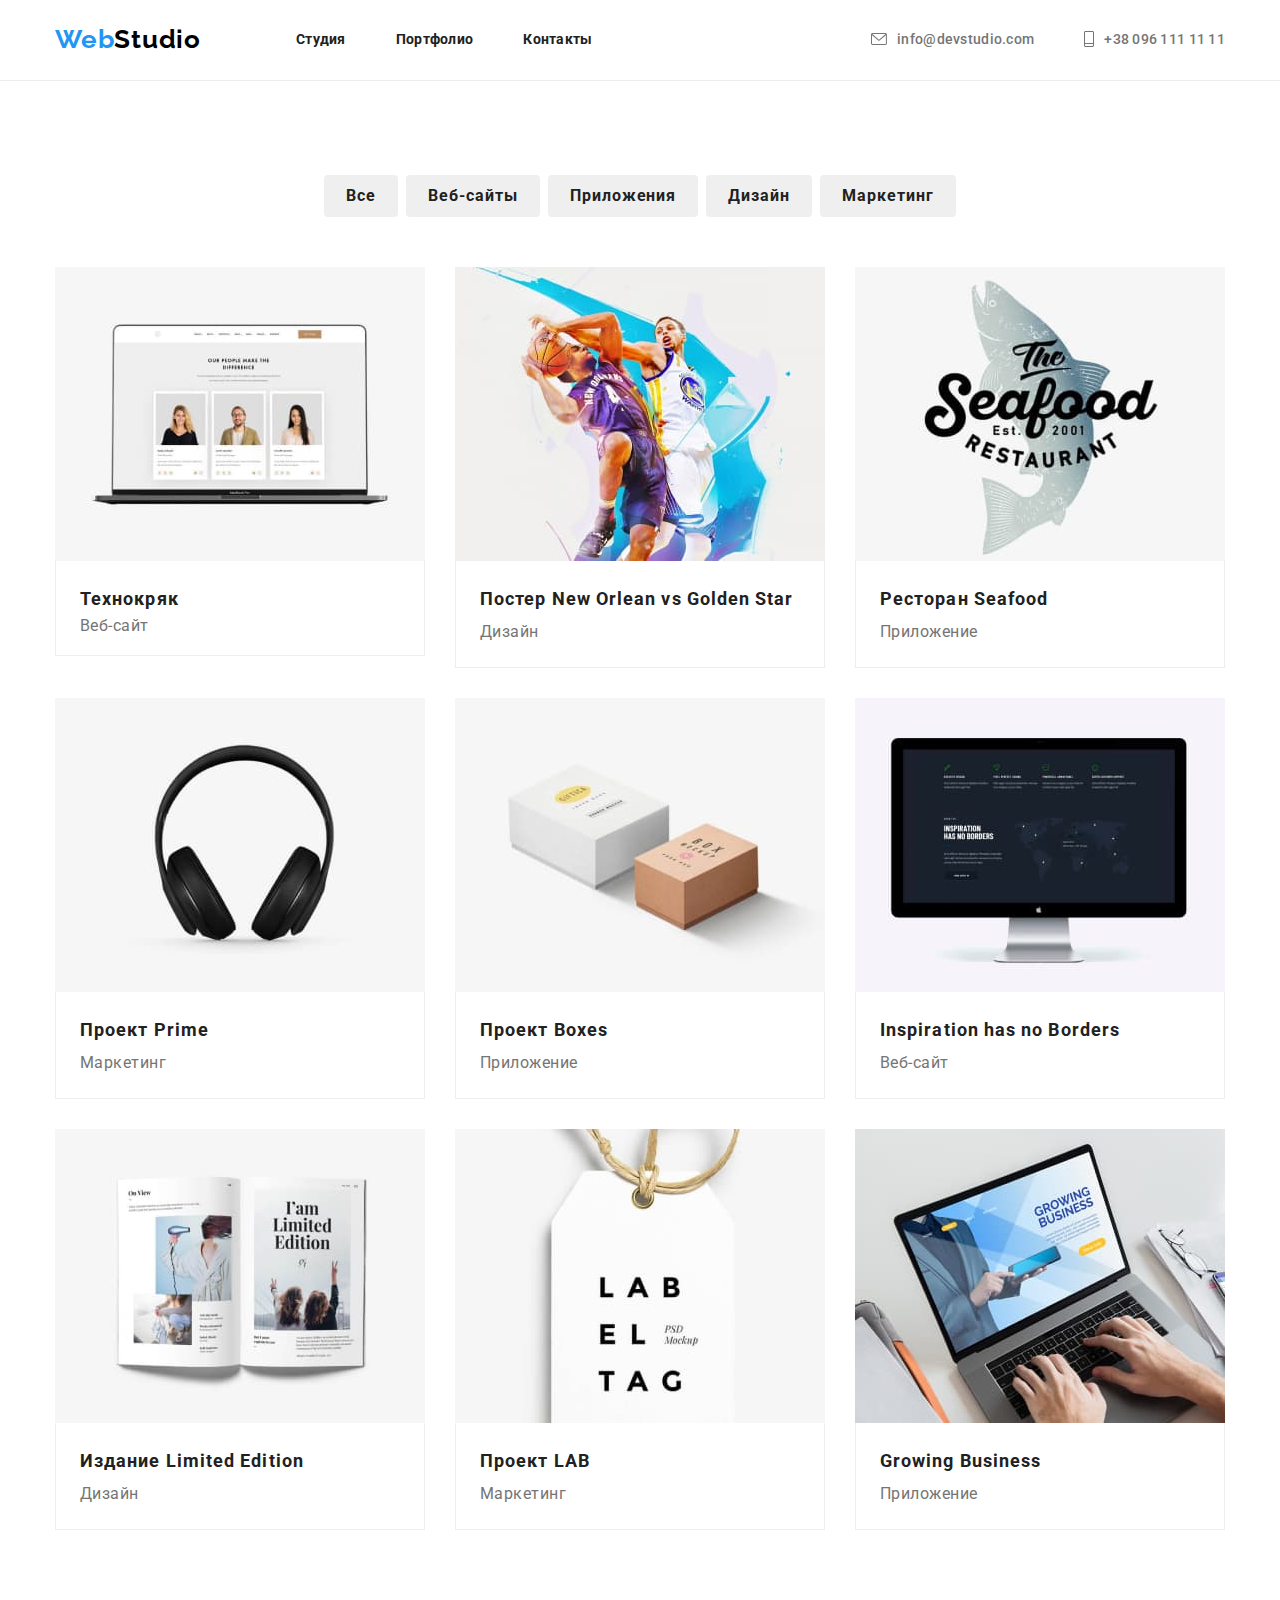
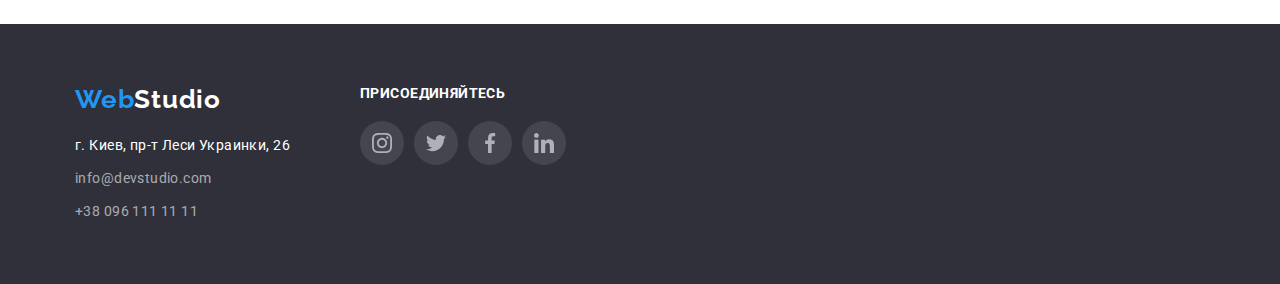
==== pages/portfolio.html @ dd56c9bb "переносит файлы" ====
<!DOCTYPE html>
<html lang="ru">
<head>
    <meta charset="UTF-8">
    <meta http-equiv="X-UA-Compatible" content="IE=edge">
    <meta name="viewport" content="width=device-width, initial-scale=1.0">
    <title>Web-Studio</title>
    <link rel="preconnect" href="https://fonts.gstatic.com">
    <link href="https://fonts.googleapis.com/css2?family=Raleway:wght@700&family=Roboto:wght@400;500;700;900&display=swap"
        rel="stylesheet">
    <link rel="stylesheet" href="https://cdnjs.cloudflare.com/ajax/libs/modern-normalize/1.0.0/modern-normalize.min.css">
    <link rel="stylesheet" href="../css/styles.css" />
</head>
<body>
    
<header class="section page-heder">
    <div class="container">
        <a class="link logo emblem" href="../index.html">Web<span class="emblem-header">Studio</span></a>
        <nav class="navigation">
            <ul class="menu list">
                <li class="menu-item"><a class="link move-links" href="../index.html">Студия</a></li>
                <li class="menu-item"><a class="link move-links" href="portfolio.html">Портфолио</a></li>
                <li class="menu-item"><a class="link move-links" href="#">Контакты</a></li>
            </ul>
        </nav>
        <ul class="menu list menu-navigation">
            <li class="menu-item"><a class="link font" href="mailto:info@devstudio.com">
                    <svg class="icon-contacts" width="16" height="12">
                        <use href="../images/firsticon.svg#icon-envelope"></use>
                    </svg>
                    info@devstudio.com</a>
            </li>
            <li class="menu-item"><a class="link font" href="tel:+380961111111">
                    <svg class="icon-contacts" width="10" height="16">
                        <use href="../images/firsticon.svg#icon-phone"></use>
                    </svg>
                    +38 096 111 11 11</a>
            </li>
        </ul>
    </div>
</header>

    <main class="section"> 
        <div class="container">
    <ul class="list menu portfolio-btn">
            <li class="portfolio-menu-item"><button class="btn" type="button">Все</button></li>
            <li class="portfolio-menu-item"><button class="btn" type="button">Веб-сайты</button></li>
            <li class="portfolio-menu-item"><button class="btn" type="button">Приложения</button></li>
            <li class="portfolio-menu-item"><button class="btn" type="button">Дизайн</button></li>
            <li class="portfolio-menu-item"><button class="btn" type="button">Маркетинг</button></li>
        </ul>
    <ul class="list card-set">
            <li class="item portfolio-item">
                <img src="../images/portfolio/tehnokryak.jpg" width="370" height="294" alt="Технокряк">
                <div class="portfolio-description">
            <h3 class="title-portfolio">Технокряк</h3>
                <p>Веб-сайт</p>
                </div>
            </li>
            <li class="item portfolio-item">
                <img src="../images/portfolio/new-orlean-vs-golden-star.jpg" width="370" height="294" alt="Постер New Orlean vs Golden Star">
                <div class="portfolio-description">
            <h3 class="title-portfolio">Постер New Orlean vs Golden Star</h3>
            <p class="portfolio-text">Дизайн</p>
            </div>
            </li>
            <li class="item portfolio-item">
                <img src="../images/portfolio/seafood.jpg" width="370" height="294" alt="Ресторан Seafood">
                <div class="portfolio-description">
            <h3 class="title-portfolio">Ресторан Seafood</h3>
            <p class="portfolio-text">Приложение</p>
            </div>
            </li>
            <li class="item portfolio-item">
                <img src="../images/portfolio/prime.jpg" width="370" height="294" alt="Проект Prime">
             <div class="portfolio-description">  
            <h3 class="title-portfolio">Проект Prime</h3>
            <p class="portfolio-text">Маркетинг</p>
            </div>
            </li>
            <li class="item portfolio-item">
                <img src="../images/portfolio/boxes.jpg" width="370" height="294" alt="Проект Boxes">
                <div class="portfolio-description">
                <h3 class="title-portfolio">Проект Boxes</h3>
                <p class="portfolio-text">Приложение</p>
                </div>
            </li>
            <li class="item portfolio-item">
                <img src="../images/portfolio/inspiration-has-no-borders.jpg" width="370" height="294" alt="Inspiration has no Borders">
                <div class="portfolio-description">
            <h3 class="title-portfolio">Inspiration has no Borders</h3>
                <p class="portfolio-text">Веб-сайт</p>
                </div>
            </li>
            <li class="item portfolio-item">
                <img src="../images/portfolio/limited-edition.jpg" width="370" height="294" alt="Издание Limited Edition">
                <div class="portfolio-description">
            <h3 class="title-portfolio">Издание Limited Edition</h3>
            <p class="portfolio-text">Дизайн</p>
            </div>
            </li>
            <li class="item portfolio-item">
                <img src="../images/portfolio/lab.jpg" width="370" height="294" alt="Проект LAB">
                <div class="portfolio-description">
                <h3 class="title-portfolio">Проект LAB</h3>
                <p class="portfolio-text">Маркетинг</p>
                </div>
            </li>
            <li class="item portfolio-item">
                <img src="../images/portfolio/growing-business.jpg" width="370" height="294" alt="Growing Business">
                <div class="portfolio-description">
                <h3 class="title-portfolio">Growing Business</h3>
            <p class="portfolio-text">Приложение</p>
            </div>
            </li>
        </ul>
</div>
    </main>
        <footer class="section-footer dark-bg">
            <div class="container footer-container">
                <div class="">
                    <a class="link emblem" href="../index.html">Web<span class="emblem-footer">Studio</span></a>
                    <address class="address">
                        <ul class="list">
                            <li class="address-list-location address-item">
                                <a href="https://goo.gl/maps/eqV23aZUYZTrV4pg6" target="_blank" rel="noopener noreferrer"
                                    class="link map">
                                    г. Киев, пр-т Леси Украинки, 26
                                </a>
                            </li>
                            <li class="address-item transparency ">
                                <a href="mailto:info@devstudio.com" class="footer-mail link"> info@devstudio.com </a>
                            </li>
                            <li class="address-item transparency ">
                                <a href="tel:+380961111111" class="footer-phone link"> +38 096 111 11 11 </a>
                            </li>
                        </ul>
                    </address>
                </div>
                <div class="footer-social">
                    <b class="social-text">ПРИСОЕДИНЯЙТЕСЬ</b>
                    <ul class="team-icon list">
                        <li class="icon-item icon-item-footer">
                            <a href="#" class="link link-team-social bgcolor" target="_blank" rel="noopener noreferer">
                                <svg class="icon-social" width="20" height="20">
                                    <use href="../images/firsticon.svg#icon-instagram"></use>
                                </svg>
                            </a>
                        </li>
                        <li class="icon-item icon-item-footer">
                            <a href="#" class="link link-team-social" target="_blank" rel="noopener noreferer">
                                <svg class="icon-social" width="20" height="20">
                                    <use href="../images/firsticon.svg#icon-twitter"></use>
                                </svg>
                            </a>
                        </li>
                        <li class="icon-item icon-item-footer">
                            <a href="#" class="link link-team-social" target="_blank" rel="noopener noreferer">
                                <svg class="icon-social" width="20" height="20">
                                    <use href="../images/firsticon.svg#icon-facebook"></use>
                                </svg>
                            </a>
                        </li>
                        <li class="icon-item icon-item-footer">
                            <a href="#" class="link link-team-social" target="_blank" rel="noopener noreferer">
                                <svg class="icon-social" width="20" height="20">
                                    <use href="../images/firsticon.svg#icon-linkedin"></use>
                                </svg>
                            </a>
                        </li>
                    </ul>
                </div>
            </div>
        
        </footer>
</body>
</html>
---- css/styles.css ----
:root {
  --main-text-cl: #757575;
  --title-cl: #212121;
  --alt-text-cl: #ffffff;
  --accent-cl: #2196f3;
  --color-border-header: #ececec;
  --color-border-portfolio: #eeeeee;
  --dark-bg: #2f303a;
  --second-bg: #f5f4fa;
  --team-icon-color: #afb1b8;
  --card-shadow: 0px 1px 3px rgba(0, 0, 0, 0.12),
    0px 1px 1px rgba(0, 0, 0, 0.14), 0px 2px 1px rgba(0, 0, 0, 0.2);
  --card-shadow-portfolio: 0px 1px 1px rgba(0, 0, 0, 0.12),
    0px 4px 4px rgba(0, 0, 0, 0.06), 1px 4px 6px rgba(0, 0, 0, 0.16);
  --bgc-icon-footer: rgba(255, 255, 255, 0.1);
  --gradient-hero: rgba(47, 48, 58, 0.4), rgba(47, 48, 58, 0.4);
  --color-mail-phone: rgba(255, 255, 255, 0.6);
  --portfolio-item-gap: 30px;
  --shadow-button: 0px 3px 1px rgba(0, 0, 0, 0.1),
    0px 1px 2px rgba(0, 0, 0, 0.08), 0px 2px 2px rgba(0, 0, 0, 0.12);

  --emblem-font: "Raleway", sans-serif;
  --title-font: "Roboto", sans-serif;
}
html {
  box-sizing: border-box;
}

*,
*::before,
*::after {
  box-sizing: inherit;
}
body {
  font-family: var(--title-font);
  letter-spacing: 0.03em;
  color: var(--main-text-cl);
}

h1,
h2,
h3,
p {
  margin: 0;
}
.navigation {
  display: flex;
  align-items: center;
  margin-right: auto;
}
.menu-navigation {
  display: flex;
  align-items: center;
}
.section {
  padding-top: 94px;
  padding-bottom: 94px;
}
.section-3 {
  padding-bottom: 94px;
}
.section-footer {
  padding: 60px;
}
.container {
  width: 1200px;
  padding-right: 15px;
  padding-left: 15px;
  margin-right: auto;
  margin-left: auto;
}
.socials-list {
  max-width: 696px;
  margin-left: auto;
  margin-right: auto;
}

img {
  display: block;
  max-width: 100%;
  height: auto;
}
.link {
  color: inherit;
  text-decoration: none;
}
.link:hover,
.link:focus {
  color: var(--accent-cl);
}
.font {
  display: flex;
  align-items: center;
  font-family: Roboto;
  font-weight: 500;
  font-size: 14px;
  line-height: 16px;
  letter-spacing: 0.02em;
}
.dark-bg {
  background-color: var(--dark-bg);
}
.move-links {
  font-weight: bold;
  font-size: 14px;
  line-height: 1.14;
  letter-spacing: 0.02em;
  color: var(--title-cl);
}
.emblem {
  font-family: var(--emblem-font);
  font-weight: bold;
  font-size: 26px;
  line-height: 1.19;
  letter-spacing: 0.03em;
  color: var(--accent-cl);
}
.emblem-header {
  color: #000000;
}
.emblem-footer {
  color: var(--alt-text-cl);
  display: inline-block;
  margin-bottom: 20px;
  text-decoration: none;
}
.address {
  font-style: inherit;
}
.menu {
  display: inline-flex;
}

.menu-item:not(:last-child) {
  margin-right: 50px;
}

.btn {
  border-radius: 4px;
  font-family: var(--title-font);
  font-weight: bold;
  font-size: 16px;
  line-height: 1.87;
  letter-spacing: 0.06em;
  color: var(--title-cl);
  padding: 6px 22px;
  border: none;
}
.btn:hover,
.btn:focus {
  color: var(--alt-text-cl);
  background-color: var(--accent-cl);
}
.hero {
  list-style: none;
  background-color: var(--dark-bg);
  background-image: linear-gradient(var(--gradient-hero)),
    url(../images/proffi-team-min.jpg);
  padding: 200px;
  text-align: center;
}
.btn-hero {
  display: inline-block;
  min-width: 200px;
  padding: 10px 32px;
  border-radius: 4px;
  border-color: transparent;
  align-items: center;
  text-align: center;
  font-family: inherit;
  font-weight: 700;
}
.visually-hidden {
  position: absolute !important;
  clip: rect(1px 1px 1px 1px);
  clip: rect(1px, 1px, 1px, 1px);
  padding: 0 !important;
  border: 0 !important;
  height: 1px !important;
  width: 1px !important;
  overflow: hidden;
}
.list {
  margin-top: 0;
  margin-bottom: 0;
  padding-left: 0;
  list-style: none;
}
.card-set {
  display: flex;
  flex-wrap: wrap;
  margin-left: -30px;
  margin-top: -30px;
}
.logo {
  margin-right: 95px;
  display: block;
}
.page-heder {
  border-bottom: 1px solid var(--color-border-header);
  padding-top: 24px;
  padding-bottom: 25px;
}
.page-heder .container {
  display: flex;
}

.page-title {
  margin-bottom: 30px;
  font-family: var(--title-font);
  font-weight: 900;
  font-size: 44px;
  line-height: 1.36;
  letter-spacing: 0.06em;
  text-transform: uppercase;
  white-space: pre;
  color: var(--alt-text-cl);
}
.title {
  font-family: var(--title-font);
  letter-spacing: 0.03em;
  color: var(--title-cl);
}
.section-title {
  font-size: 36px;
  line-height: 1.17;
  margin-bottom: 50px;
  text-align: center;
}
.title-text {
  font-size: 14px;
  line-height: 1.14;
  text-transform: uppercase;
}
.title-name {
  font-size: 16px;
  line-height: 1.19;
}
.title-portfolio {
  font-weight: bold;
  font-size: 18px;
  line-height: 2;
  letter-spacing: 0.06em;
  color: var(--title-cl);
}
.title-label {
  margin-top: 10px;
  font-size: 16px;
  line-height: 1.19;
  letter-spacing: 0.03em;
  color: var(--main-text-cl);
}
.portfolio-text {
  font-size: 16px;
  line-height: 1.87;
}
.transparency {
  color: rgba(255, 255, 255, 0.6);
  padding-top: 9px;
}
.map {
  font-size: 14px;
  line-height: 1.71;
  letter-spacing: 0.03em;
  color: var(--alt-text-cl);
}

.address-footer {
  font-size: 14px;
  line-height: 1.71;
  color: #ffffff;
}
.second-bg {
  padding-bottom: 94px;
  background-color: var(--second-bg);
}
.item {
  margin-left: 30px;
  margin-top: 30px;
}
.team-item {
  flex-basis: calc((100% - 3 * 30px) / 3);
}
.team-name {
  flex-basis: calc((100% - 4 * 30px) / 4);
  text-align: center;
  border-radius: 0px 0px 4px 4px;
  box-shadow: var(--card-shadow);
  background-color: var(--alt-text-cl);
}

.team-description {
  padding: 30px 32px;
}
.portfolio-item {
  flex-basis: calc((100% - 3 * 30px) / 3);
  margin-left: var(--portfolio-item-gap);
  margin-top: var(--portfolio-item-gap);
  background-color: var(--alt-text-cl);
}
.portfolio-item:hover {
  box-shadow: var(--card-shadow-portfolio);
}
.portfolio-btn {
  display: flex;
  flex-wrap: wrap;
  justify-content: center;
  margin-bottom: 50px;
}
.portfolio-menu-item:not(:last-child) {
  margin-right: 8px;
}
.portfolio-menu-item:hover,
.portfolio-menu-item:focus {
  box-shadow: var(--shadow-button);
}
.portfolio-description {
  padding: 20px 24px;
  border-right: 1px solid var(--color-border-portfolio);
  border-left: 1px solid var(--color-border-portfolio);
  border-bottom: 1px solid var(--color-border-portfolio);
}
.icon-contacts {
  margin-right: 10px;
  fill: currentColor;
}
.social-icons-svg {
  width: 70px;
  height: 70px;
}
.shell-icon {
  display: flex;
  width: 270px;
  height: 120px;
  background-color: var(--second-bg);
  justify-content: center;
  align-items: center;
  margin-bottom: 30px;
}
.icon-item-footer:not(last-child) {
  margin-right: 10px;
}
.icon-item > .link-team-social {
  background-color: var(--bgc-icon-footer);
}
.team-icon {
  display: flex;
  justify-content: center;
  align-items: center;
  margin-top: 16px;
}
.link-team-social {
  display: flex;
  height: 44px;
  width: 44px;
  border-radius: 50%;
  color: var(--team-icon-color);
  justify-content: center;
  align-items: center;
}
.icon-social {
  fill: currentColor;
  width: 20px;
  height: 20px;
}
.link-team-social:hover .icon-social,
.link-team-social:focus .icon-social {
  fill: var(--alt-text-cl);
}
.link-team-social:hover,
.link-team-social:focus {
  background-color: var(--accent-cl);
}
.clients-list {
  display: flex;
  list-style: none;
  align-items: center;
  justify-content: center;
  margin-left: -45px;
}
.clients-link {
  display: flex;
  width: 170px;
  height: 90px;
  align-items: center;
  justify-content: center;
  border: 1px solid var(--team-icon-color);
  border-radius: 4px;
  color: var(--team-icon-color);

  white-space: nowrap;
  flex-basis: content;
}
.clients-link:hover,
.clients-link:focus {
  border-color: var(--accent-cl);
}
.clients-logo {
  fill: currentColor;
  width: 106px;
  height: 60px;
}
.clients-item + .clients-item {
  margin-left: 30px;
}
.social-text {
  display: inline-block;
  margin-bottom: 4px;
  font-weight: 700;
  font-size: 14px;
  line-height: 1.14;
  letter-spacing: 0.03em;
  text-transform: uppercase;
  color: var(--alt-text-cl);
}
.footer-container {
  display: flex;
}
.footer-social {
  margin-left: 70px;
}
.bgcolor {
  background-color: var(--bgc-icon-footer);
}
.footer-mail,
.footer-phone {
  font-family: inherit;
  font-style: normal;
  font-weight: normal;
  font-size: 14px;
  line-height: 1.71;
  letter-spacing: 0.03em;
  color: var(--color-mail-phone);
}
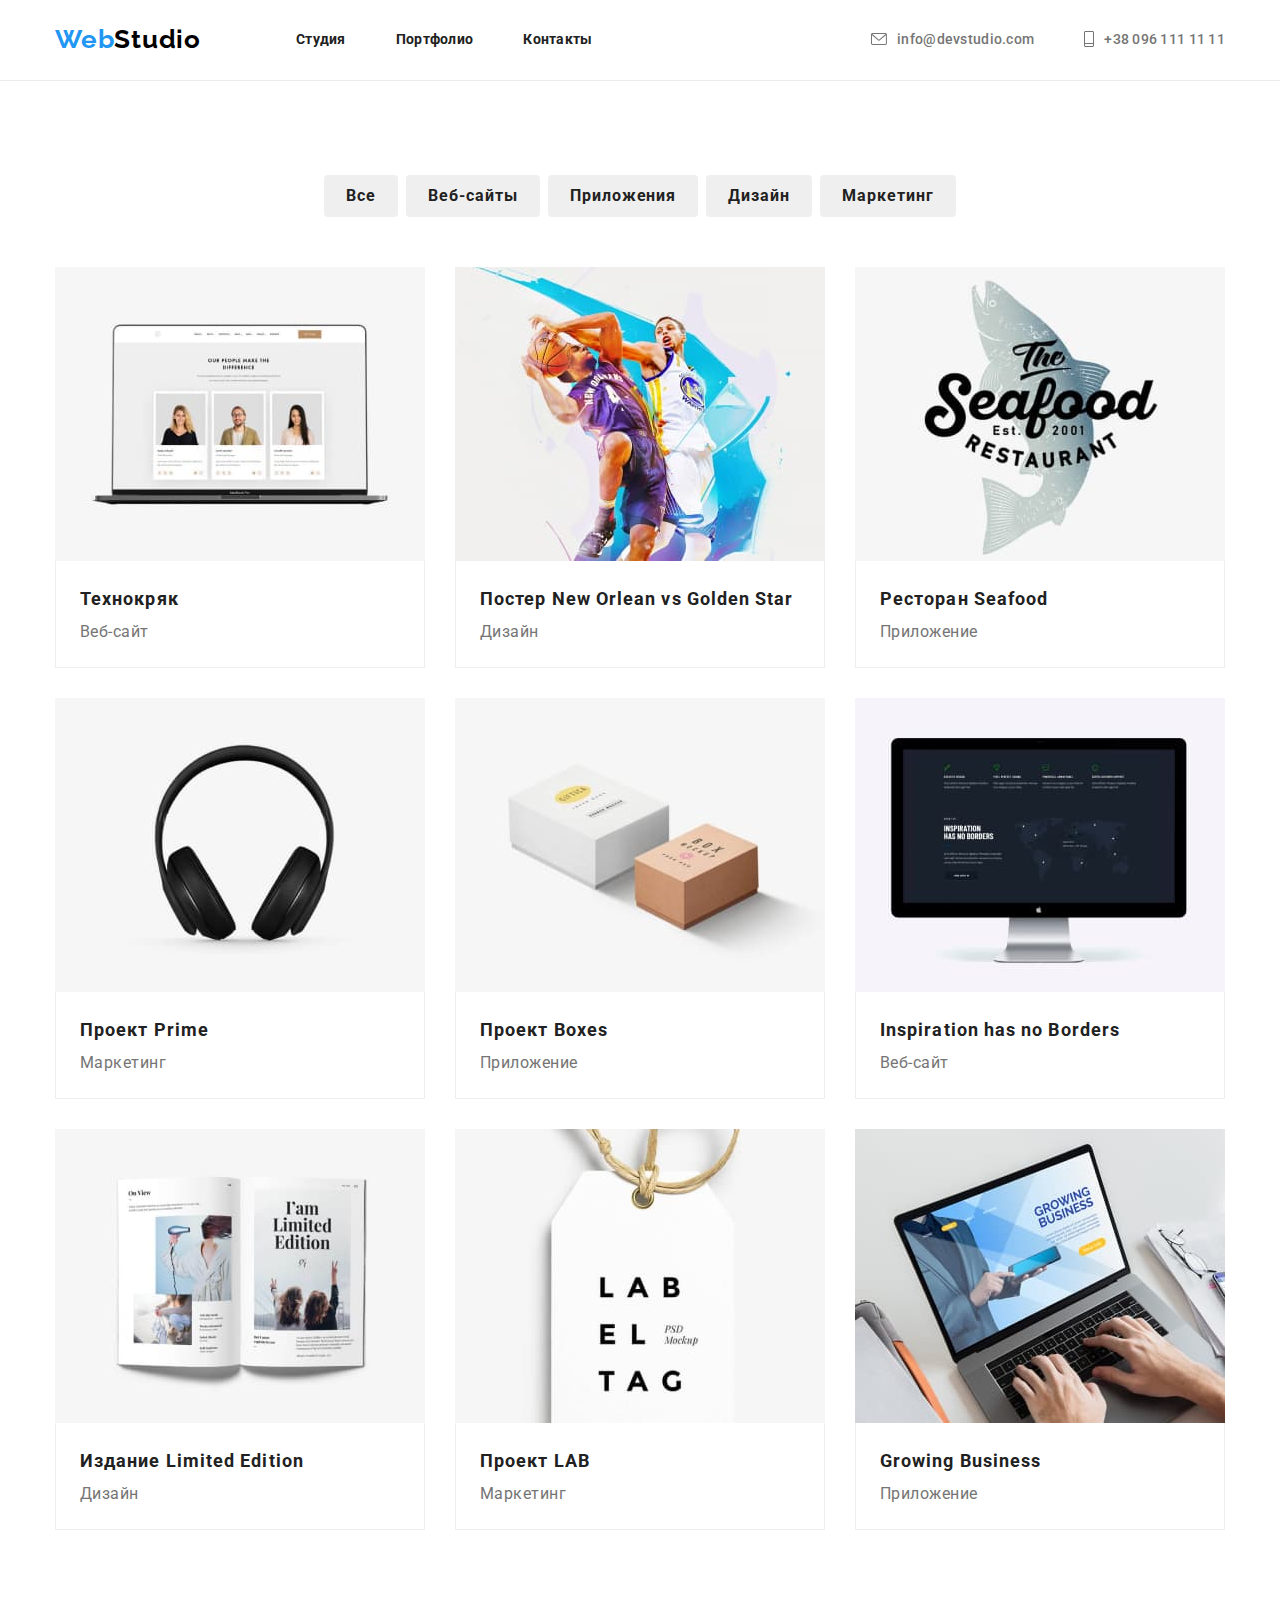
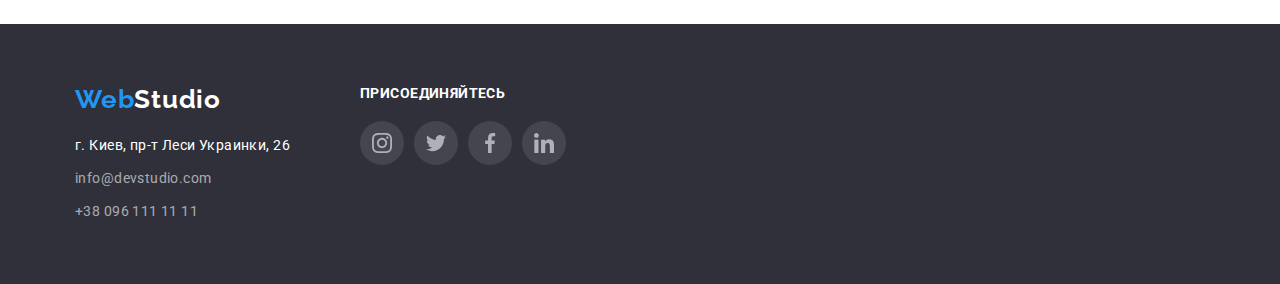
==== commit 31769dae: "модальное окно" ====
--- a/pages/portfolio.html
+++ b/pages/portfolio.html
@@ -50,13 +50,25 @@
             <li class="portfolio-menu-item"><button class="btn" type="button">Маркетинг</button></li>
         </ul>
     <ul class="list card-set">
-            <li class="item portfolio-item">
-                <img src="../images/portfolio/tehnokryak.jpg" width="370" height="294" alt="Технокряк">
-                <div class="portfolio-description">
-            <h3 class="title-portfolio">Технокряк</h3>
-                <p>Веб-сайт</p>
-                </div>
-            </li>
+                        <li class="item portfolio-item">
+                            
+                            <a href="#" class="link-card link">
+                            <div class="thumb-overlay">
+                                <img src="../images/portfolio/tehnokryak.jpg" width="370" height="294" alt="Технокряк">
+                                <div class="thumb-container-overlay">
+                                    <p class="thumb-description">Технокряк это современная площадка распространения коронавируса. Компании
+                                        используют
+                                        эту платформу для цифрового шпионажа и атак на защищённые сервера конкурентов.</p>
+                                </div>
+                            </div>
+                                <div class="portfolio-description">
+                                    <h3 class="title-portfolio">Технокряк</h3>
+                                    <p class="text">Веб-сайт</p>
+                                </div>
+                            </a>
+                            
+                        </li>
+
             <li class="item portfolio-item">
                 <img src="../images/portfolio/new-orlean-vs-golden-star.jpg" width="370" height="294" alt="Постер New Orlean vs Golden Star">
                 <div class="portfolio-description">
--- a/css/styles.css
+++ b/css/styles.css
@@ -83,6 +83,7 @@
 .link {
   color: inherit;
   text-decoration: none;
+  transition: color 250ms cubic-bezier(0.4, 0, 0.2, 1);
 }
 .link:hover,
 .link:focus {
@@ -279,6 +280,7 @@
   margin-top: 30px;
 }
 .team-item {
+  position: relative;
   flex-basis: calc((100% - 3 * 30px) / 3);
 }
 .team-name {
@@ -432,3 +434,97 @@
   letter-spacing: 0.03em;
   color: var(--color-mail-phone);
 }
+.work-text {
+  position: absolute;
+  display: flex;
+  bottom: 0;
+  width: 100%;
+  height: 70px;
+  justify-content: center;
+  align-items: center;
+  background-color: rgba(47, 48, 58, 0.8);
+  color: var(--alt-text-cl);
+}
+.backdrop {
+  position: fixed;
+  left: 0;
+  top: 0;
+  width: 100%;
+  height: 100%;
+  background-color: rgba(0, 0, 0, 0.2);
+  opacity: 1;
+  transition: opacity 250ms cubic-bezier(0.4, 0, 0.2, 1);
+}
+.backdrop.is-hidden {
+  opacity: 0;
+  pointer-events: none;
+}
+.modal {
+  position: absolute;
+  left: 50%;
+  top: 50%;
+  min-width: 528px;
+  min-height: 581px;
+  padding: 40px;
+  background-color: var(--alt-text-cl);
+  box-shadow: 0px 1px 3px rgb(0 0 0 / 12%), 0px 1px 1px rgb(0 0 0 / 14%),
+    0px 2px 1px rgb(0 0 0 / 20%);
+  border-radius: 4px;
+  transform: translate(-50%, -50%);
+}
+.close-modal-container {
+  position: absolute;
+  right: 8px;
+  top: 8px;
+  display: flex;
+  justify-content: center;
+  align-items: center;
+  border-radius: 50%;
+  width: 30px;
+  height: 30px;
+  cursor: pointer;
+  background-color: #fff;
+  border: 1px solid rgba(0, 0, 0, 0.1);
+}
+.close-modal {
+  fill: #000000;
+  transition: fill 250ms cubic-bezier(0.4, 0, 0.2, 1);
+}
+
+.link-card {
+  transition: box-shadow 250ms cubic-bezier(0.4, 0, 0.2, 1);
+}
+.thumb-overlay {
+  position: relative;
+  overflow: hidden;
+}
+.thumb-container-overlay:hover {
+  opacity: 1;
+}
+.thumb-container-overlay {
+  position: absolute;
+  display: block;
+  top: 0;
+  left: 0;
+  width: 100%;
+  height: 100%;
+  padding: 63px 24px;
+  background-color: rgba(33, 150, 243, 0.9);
+  opacity: 0;
+  transform: translateY(100%);
+  transition: opacity 250ms cubic-bezier(0.4, 0, 0.2, 1),
+    transform 250ms cubic-bezier(0.4, 0, 0.2, 1);
+}
+
+.thumb-description {
+  font-size: 18px;
+  line-height: 1.56;
+  letter-spacing: 0.03em;
+  color: var(--alt-text-cl);
+}
+.text {
+  color: var(--main-text-cl);
+  font-size: 16px;
+  line-height: 1.87;
+  letter-spacing: 0.03em;
+}
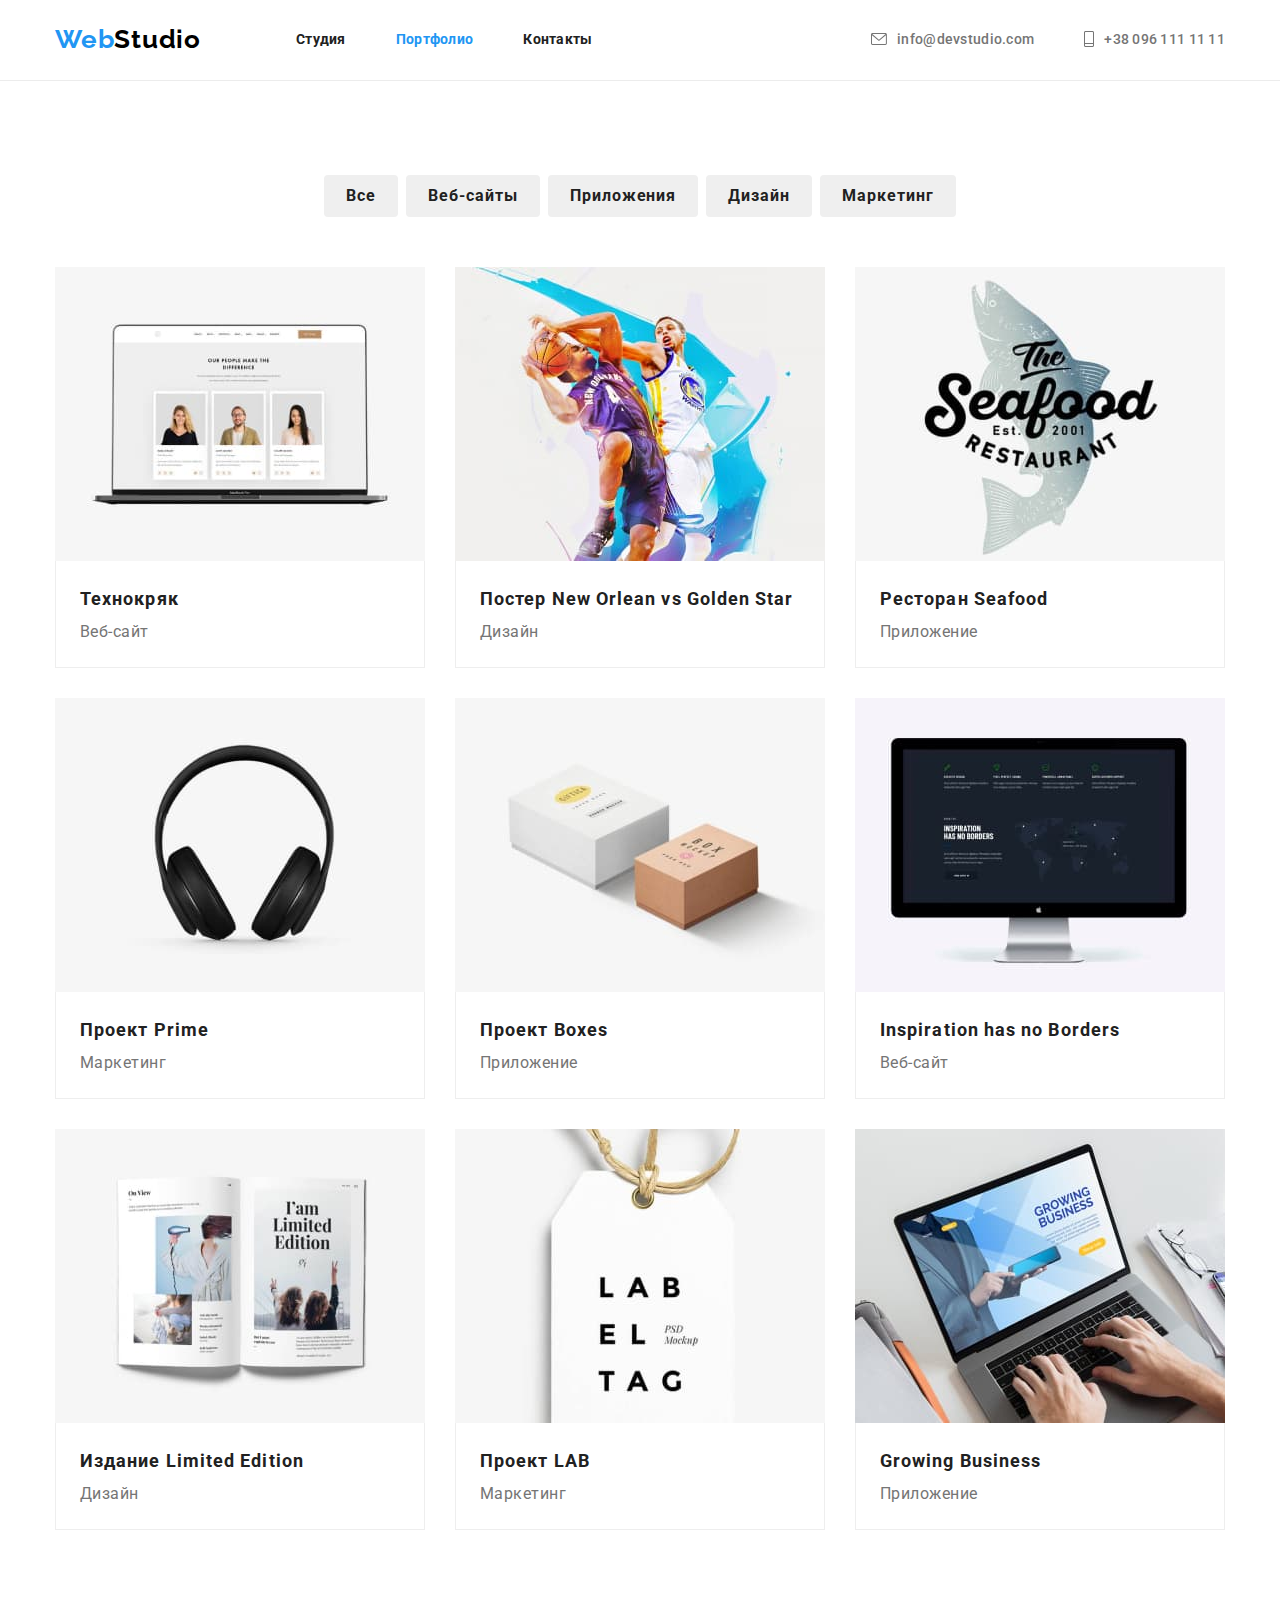
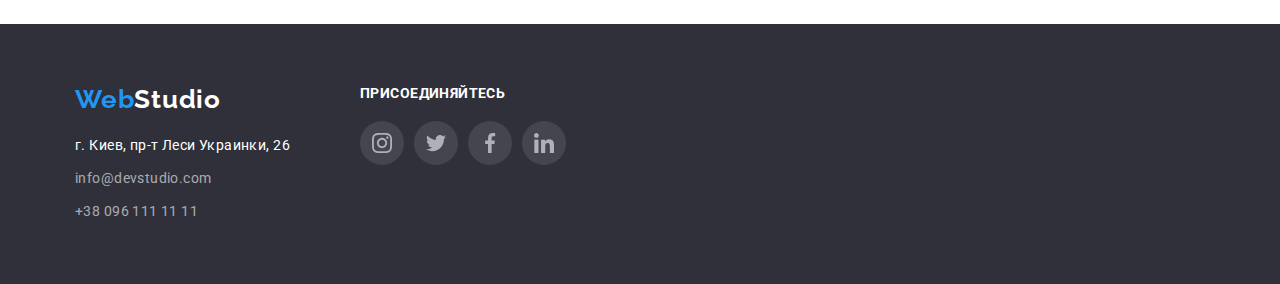
==== commit e1c38659: "оверлей" ====
--- a/pages/portfolio.html
+++ b/pages/portfolio.html
@@ -19,7 +19,7 @@
         <nav class="navigation">
             <ul class="menu list">
                 <li class="menu-item"><a class="link move-links" href="../index.html">Студия</a></li>
-                <li class="menu-item"><a class="link move-links" href="portfolio.html">Портфолио</a></li>
+                <li class="menu-item"><a class="link current move-links" href="portfolio.html">Портфолио</a></li>
                 <li class="menu-item"><a class="link move-links" href="#">Контакты</a></li>
             </ul>
         </nav>
@@ -69,62 +69,153 @@
                             
                         </li>
 
-            <li class="item portfolio-item">
-                <img src="../images/portfolio/new-orlean-vs-golden-star.jpg" width="370" height="294" alt="Постер New Orlean vs Golden Star">
-                <div class="portfolio-description">
-            <h3 class="title-portfolio">Постер New Orlean vs Golden Star</h3>
-            <p class="portfolio-text">Дизайн</p>
-            </div>
+                        <li class="item portfolio-item">
+                            <a href="#" class="link-card link">
+                            <div class="thumb-overlay">
+                             <img src="../images/portfolio/new-orlean-vs-golden-star.jpg" width="370" height="294"
+                             alt="Постер New Orlean vs Golden Star">
+                                <div class="thumb-container-overlay">
+                                    <p class="thumb-description">Технокряк это современная площадка распространения коронавируса. Компании
+                                        используют
+                                        эту платформу для цифрового шпионажа и атак на защищённые сервера конкурентов.</p>
+                                </div>
+                            </div>
+                                <div class="portfolio-description">
+                                    <h3 class="title-portfolio">Постер New Orlean vs Golden Star</h3>
+                                    <p class="text">Дизайн</p>
+                                </div>
+                            
+                            </a>
             </li>
-            <li class="item portfolio-item">
-                <img src="../images/portfolio/seafood.jpg" width="370" height="294" alt="Ресторан Seafood">
-                <div class="portfolio-description">
-            <h3 class="title-portfolio">Ресторан Seafood</h3>
-            <p class="portfolio-text">Приложение</p>
-            </div>
-            </li>
-            <li class="item portfolio-item">
-                <img src="../images/portfolio/prime.jpg" width="370" height="294" alt="Проект Prime">
-             <div class="portfolio-description">  
-            <h3 class="title-portfolio">Проект Prime</h3>
-            <p class="portfolio-text">Маркетинг</p>
-            </div>
-            </li>
-            <li class="item portfolio-item">
-                <img src="../images/portfolio/boxes.jpg" width="370" height="294" alt="Проект Boxes">
-                <div class="portfolio-description">
-                <h3 class="title-portfolio">Проект Boxes</h3>
-                <p class="portfolio-text">Приложение</p>
-                </div>
-            </li>
-            <li class="item portfolio-item">
-                <img src="../images/portfolio/inspiration-has-no-borders.jpg" width="370" height="294" alt="Inspiration has no Borders">
-                <div class="portfolio-description">
-            <h3 class="title-portfolio">Inspiration has no Borders</h3>
-                <p class="portfolio-text">Веб-сайт</p>
-                </div>
-            </li>
-            <li class="item portfolio-item">
-                <img src="../images/portfolio/limited-edition.jpg" width="370" height="294" alt="Издание Limited Edition">
-                <div class="portfolio-description">
-            <h3 class="title-portfolio">Издание Limited Edition</h3>
-            <p class="portfolio-text">Дизайн</p>
-            </div>
-            </li>
-            <li class="item portfolio-item">
-                <img src="../images/portfolio/lab.jpg" width="370" height="294" alt="Проект LAB">
-                <div class="portfolio-description">
-                <h3 class="title-portfolio">Проект LAB</h3>
-                <p class="portfolio-text">Маркетинг</p>
-                </div>
-            </li>
-            <li class="item portfolio-item">
-                <img src="../images/portfolio/growing-business.jpg" width="370" height="294" alt="Growing Business">
-                <div class="portfolio-description">
-                <h3 class="title-portfolio">Growing Business</h3>
-            <p class="portfolio-text">Приложение</p>
-            </div>
-            </li>
+
+                        <li class="item portfolio-item">
+                            <a href="#" class="link-card link">
+                                <div class="thumb-overlay">
+                        
+                                    <img src="../images/portfolio/seafood.jpg" width="370" height="294" alt="Ресторан Seafood">
+                                    <div class="thumb-container-overlay">
+                                        <p class="thumb-description">Технокряк это современная площадка распространения коронавируса. Компании
+                                            используют
+                                            эту платформу для цифрового шпионажа и атак на защищённые сервера конкурентов.</p>
+                                    </div>
+                                </div>
+                        
+                                <div class="portfolio-description">
+                                    <h3 class="title-portfolio">Ресторан Seafood</h3>
+                                    <p class="text">Приложение</p>
+                                </div>
+                            </a>
+                        </li>
+                        <li class="item portfolio-item">
+                            <a href="#" class="link-card link">
+                                <div class="thumb-overlay">
+                        
+                                    <img src="../images/portfolio/prime.jpg" width="370" height="294" alt="Проект Prime">
+                                    <div class="thumb-container-overlay">
+                                        <p class="thumb-description">Технокряк это современная площадка распространения коронавируса. Компании
+                                            используют
+                                            эту платформу для цифрового шпионажа и атак на защищённые сервера конкурентов.</p>
+                                    </div>
+                                </div>
+                        
+                                <div class="portfolio-description">
+                                    <h3 class="title-portfolio">Проект Prime</h3>
+                                    <p class="text">Маркетинг</p>
+                                </div>
+                            </a>
+                        </li>
+                        <li class="item portfolio-item">
+                            <a href="#" class="link-card link">
+                                <div class="thumb-overlay">
+                        
+                                    <img src="../images/portfolio/boxes.jpg" width="370" height="294" alt="Проект Boxes">
+                                    <div class="thumb-container-overlay">
+                                        <p class="thumb-description">Технокряк это современная площадка распространения коронавируса. Компании
+                                            используют
+                                            эту платформу для цифрового шпионажа и атак на защищённые сервера конкурентов.</p>
+                                    </div>
+                                </div>
+                        
+                                <div class="portfolio-description">
+                                    <h3 class="title-portfolio">Проект Boxes</h3>
+                                    <p class="text">Приложение</p>
+                                </div>
+                            </a>
+                        </li>
+                        <li class="item portfolio-item">
+                            <a href="#" class="link-card link">
+                                <div class="thumb-overlay">
+                        
+                                    <img src="../images/portfolio/inspiration-has-no-borders.jpg" width="370" height="294"
+                                        alt="Inspiration has no Borders">
+                                    <div class="thumb-container-overlay">
+                                        <p class="thumb-description">Технокряк это современная площадка распространения коронавируса. Компании
+                                            используют
+                                            эту платформу для цифрового шпионажа и атак на защищённые сервера конкурентов.</p>
+                                    </div>
+                                </div>
+                        
+                                <div class="portfolio-description">
+                                    <h3 class="title-portfolio">Inspiration has no Borders</h3>
+                                    <p class="text">Веб-сайт</p>
+                                </div>
+                            </a>
+                        </li>
+                        <li class="item portfolio-item">
+                            <a href="#" class="link-card link">
+                                <div class="thumb-overlay">
+                        
+                                    <img src="../images/portfolio/limited-edition.jpg" width="370" height="294" alt="Издание Limited Edition">
+                                    <div class="thumb-container-overlay">
+                                        <p class="thumb-description">Технокряк это современная площадка распространения коронавируса. Компании
+                                            используют
+                                            эту платформу для цифрового шпионажа и атак на защищённые сервера конкурентов.</p>
+                                    </div>
+                                </div>
+                        
+                                <div class="portfolio-description">
+                                    <h3 class="title-portfolio">Издание Limited Edition</h3>
+                                    <p class="text">Дизайн</p>
+                                </div>
+                            </a>
+                        </li>
+                        <li class="item portfolio-item">
+                            <a href="#" class="link-card link">
+                                <div class="thumb-overlay">
+                        
+                                    <img src="../images/portfolio/lab.jpg" width="370" height="294" alt="Проект LAB">
+                                    <div class="thumb-container-overlay">
+                                        <p class="thumb-description">Технокряк это современная площадка распространения коронавируса. Компании
+                                            используют
+                                            эту платформу для цифрового шпионажа и атак на защищённые сервера конкурентов.</p>
+                                    </div>
+                                </div>
+                        
+                                <div class="portfolio-description">
+                                    <h3 class="title-portfolio">Проект LAB</h3>
+                                    <p class="text">Маркетинг</p>
+                                </div>
+                            </a>
+                        </li>
+                        <li class="item portfolio-item">
+                            <a href="#" class="link-card link">
+                                <div class="thumb-overlay">
+                        
+                                    <img src="../images/portfolio/growing-business.jpg" width="370" height="294" alt="Growing Business">
+                                    <div class="thumb-container-overlay">
+                                        <p class="thumb-description">Технокряк это современная площадка распространения коронавируса. Компании
+                                            используют
+                                            эту платформу для цифрового шпионажа и атак на защищённые сервера конкурентов.</p>
+                                    </div>
+                                </div>
+                        
+                                <div class="portfolio-description">
+                                    <h3 class="title-portfolio">Growing Business</h3>
+                                    <p class="text">Приложение</p>
+                                </div>
+                            </a>
+                        </li>
+
         </ul>
 </div>
     </main>
--- a/css/styles.css
+++ b/css/styles.css
@@ -501,6 +501,9 @@
 .thumb-container-overlay:hover {
   opacity: 1;
 }
+.link-card:hover .thumb-container-overlay {
+  transform: translateY(0);
+}
 .thumb-container-overlay {
   position: absolute;
   display: block;
@@ -512,8 +515,7 @@
   background-color: rgba(33, 150, 243, 0.9);
   opacity: 0;
   transform: translateY(100%);
-  transition: opacity 250ms cubic-bezier(0.4, 0, 0.2, 1),
-    transform 250ms cubic-bezier(0.4, 0, 0.2, 1);
+  transition: transform 250ms cubic-bezier(0.4, 0, 0.2, 1);
 }
 
 .thumb-description {
@@ -528,3 +530,19 @@
   line-height: 1.87;
   letter-spacing: 0.03em;
 }
+.link.current::after {
+  content: "";
+  position: absolute;
+  display: block;
+  width: 100%;
+  height: 4px;
+  margin-bottom: -1px;
+  bottom: 0;
+  left: 0;
+  background-color: var(--active-color);
+  border-radius: 2px;
+}
+.link.current {
+  color: var(--accent-cl);
+  position: relative;
+}
